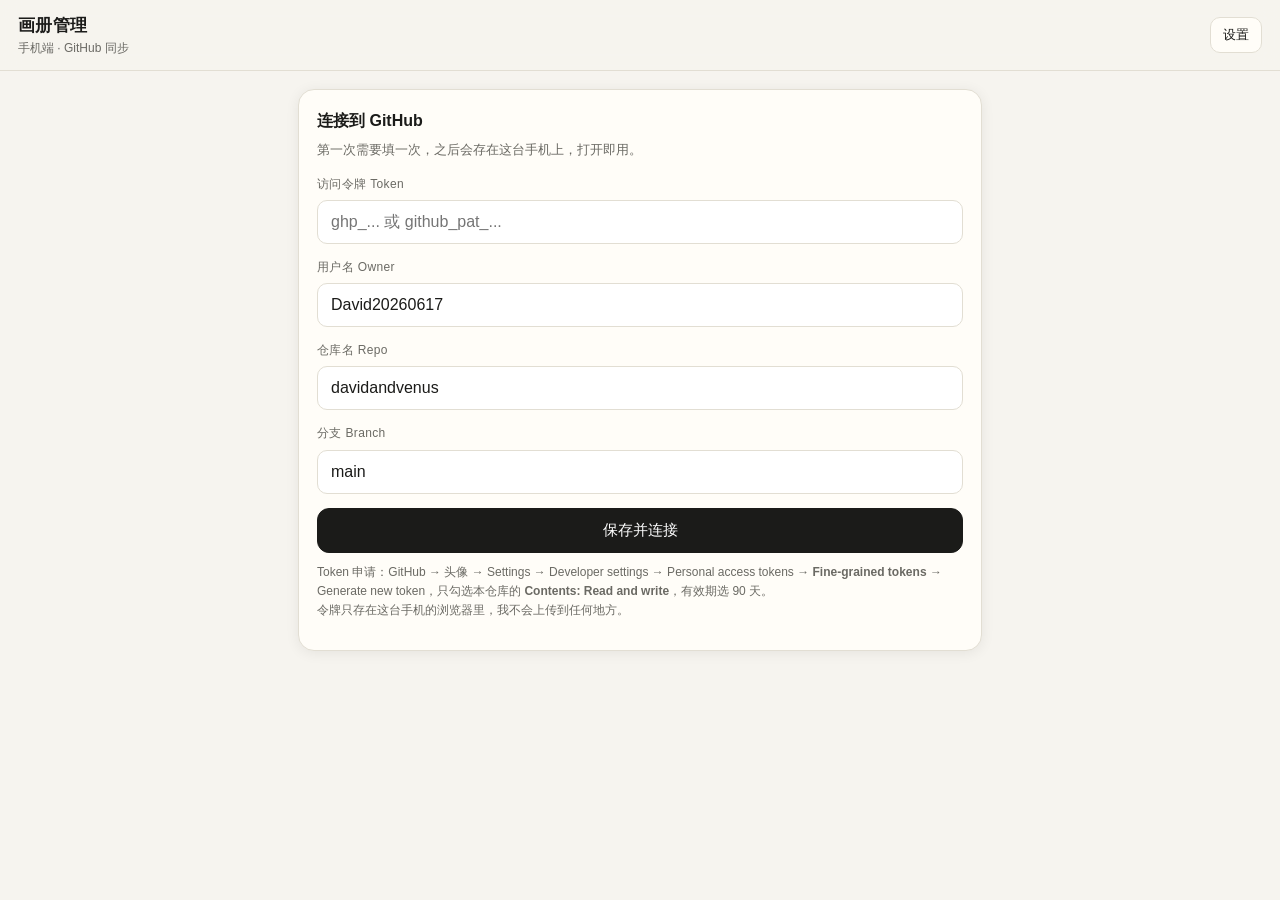
==== admin.html @ 8c783c2d "Add files via upload" ====
<!DOCTYPE html>
<html lang="zh">
<head>
<meta charset="utf-8">
<meta name="viewport" content="width=device-width, initial-scale=1, viewport-fit=cover">
<meta name="apple-mobile-web-app-capable" content="yes">
<meta name="apple-mobile-web-app-status-bar-style" content="black-translucent">
<meta name="apple-mobile-web-app-title" content="画册管理">
<meta name="theme-color" content="#1b1b19">
<title>画册管理 · 手机端</title>
<style>
  :root{
    --bg:#f6f4ef; --surface:#fffdf8; --ink:#1b1b19; --soft:#6b6a64;
    --line:#e2ded3; --accent:#9a6b3f; --danger:#b4443c; --ok:#3d7a55;
    --shadow:0 2px 14px rgba(0,0,0,.07);
  }
  *{box-sizing:border-box;-webkit-tap-highlight-color:transparent}
  html,body{margin:0;padding:0}
  body{
    background:var(--bg); color:var(--ink); font-family:-apple-system,BlinkMacSystemFont,"PingFang SC","Microsoft YaHei",sans-serif;
    font-size:16px; line-height:1.6; padding-bottom:env(safe-area-inset-bottom);
  }
  header{
    position:sticky; top:0; z-index:10; background:rgba(246,244,239,.94);
    backdrop-filter:blur(10px); border-bottom:1px solid var(--line);
    padding:calc(12px + env(safe-area-inset-top)) 18px 12px;
    display:flex; align-items:center; justify-content:space-between;
  }
  header h1{font-size:17px; margin:0; font-weight:600; letter-spacing:.02em}
  header .sub{font-size:12px; color:var(--soft)}
  .icon-btn{
    border:1px solid var(--line); background:var(--surface); color:var(--ink);
    border-radius:10px; padding:8px 12px; font-size:13px; cursor:pointer;
  }
  main{padding:18px; max-width:720px; margin:0 auto}
  .view{display:none}
  .view.active{display:block}

  .card{background:var(--surface); border:1px solid var(--line); border-radius:16px; padding:18px; box-shadow:var(--shadow); margin-bottom:16px}
  .card h2{font-size:16px; margin:0 0 6px}
  .card .hint{font-size:13px; color:var(--soft); margin:0 0 14px}
  label.field{display:block; margin-bottom:14px}
  label.field > span{display:block; font-size:12px; color:var(--soft); margin-bottom:6px; letter-spacing:.03em}
  input, textarea, select{
    width:100%; border:1px solid var(--line); background:#fff; color:var(--ink);
    border-radius:10px; padding:12px 13px; font-size:16px; font-family:inherit; outline:none;
  }
  input:focus, textarea:focus, select:focus{border-color:var(--accent)}
  textarea{resize:vertical; min-height:76px}
  .row{display:flex; gap:12px}
  .row > *{flex:1; min-width:0}

  button{font-family:inherit}
  .btn{
    display:inline-flex; align-items:center; justify-content:center; gap:6px;
    border:1px solid var(--line); background:var(--surface); color:var(--ink);
    border-radius:12px; padding:12px 18px; font-size:15px; font-weight:500; cursor:pointer;
  }
  .btn:active{opacity:.7}
  .btn.primary{background:var(--ink); color:#fff; border-color:var(--ink)}
  .btn.danger{color:var(--danger); border-color:#e8c9c6}
  .btn.full{width:100%}
  .btn:disabled{opacity:.45; cursor:not-allowed}
  .btnbar{display:flex; gap:10px; flex-wrap:wrap; margin-top:8px}
  .btnbar .btn{flex:1; min-width:130px}

  .notice{font-size:13px; padding:12px 14px; border-radius:10px; margin-bottom:14px; line-height:1.55}
  .notice.info{background:#eef2f7; color:#3c5068}
  .notice.err{background:#fbeceb; color:#8c342e}
  .notice.ok{background:#eaf4ee; color:#2f6647}
  .notice a{color:inherit}

  .list{display:flex; flex-direction:column; gap:12px}
  .item{
    display:flex; gap:14px; align-items:center; background:var(--surface);
    border:1px solid var(--line); border-radius:14px; padding:12px; cursor:pointer;
  }
  .item:active{background:#f3efe6}
  .thumb{
    width:72px; height:72px; flex:0 0 72px; border-radius:9px; background:#ece8de;
    display:flex; align-items:center; justify-content:center; overflow:hidden; color:#b0a99b; font-size:22px;
  }
  .thumb img{width:100%; height:100%; object-fit:contain}
  .item .meta{flex:1; min-width:0}
  .item .meta .t{font-weight:600; font-size:15px; white-space:nowrap; overflow:hidden; text-overflow:ellipsis}
  .item .meta .s{font-size:12px; color:var(--soft); margin-top:2px}
  .item .badge{font-size:11px; color:var(--accent); border:1px solid #ddcdbb; border-radius:20px; padding:2px 9px}

  .photo-pick{display:flex; gap:14px; align-items:flex-start; margin-bottom:14px}
  .photo-preview{
    width:110px; height:110px; flex:0 0 110px; border:1px dashed #cfc8b8; border-radius:12px;
    background:#efece4; display:flex; align-items:center; justify-content:center; overflow:hidden; color:#aaa394; font-size:13px; text-align:center;
  }
  .photo-preview img{width:100%; height:100%; object-fit:contain}
  .photo-pick .side{flex:1; min-width:0}
  .photo-pick .side p{font-size:12px; color:var(--soft); margin:0 0 10px}
  input[type=file]{display:none}

  .status{
    position:fixed; left:0; right:0; bottom:0; z-index:20; padding:14px 18px calc(14px + env(safe-area-inset-bottom));
    background:rgba(27,27,25,.94); color:#fff; font-size:14px; display:none; text-align:center;
  }
  .status.show{display:block}
  .spin{display:inline-block; width:14px; height:14px; border:2px solid rgba(255,255,255,.35); border-top-color:#fff; border-radius:50%; animation:sp .8s linear infinite; vertical-align:-2px; margin-right:8px}
  @keyframes sp{to{transform:rotate(360deg)}}

  .bar{position:sticky; bottom:0; background:linear-gradient(180deg,transparent,var(--bg) 18%); padding:14px 0 calc(10px + env(safe-area-inset-bottom)); margin-top:8px}
  .steps{font-size:12px; color:var(--soft); margin-top:10px}
  code{background:#ece8de; padding:1px 5px; border-radius:4px; font-size:12px; word-break:break-all}
  .link{color:var(--accent); text-decoration:underline; cursor:pointer}
</style>
</head>
<body>
<header>
  <div>
    <h1>画册管理</h1>
    <div class="sub" id="hdrSub">手机端 · GitHub 同步</div>
  </div>
  <button class="icon-btn" id="btnSetup">设置</button>
</header>

<main>
  <!-- 连接设置 -->
  <section class="view active" id="viewSetup">
    <div class="card">
      <h2>连接到 GitHub</h2>
      <p class="hint">第一次需要填一次，之后会存在这台手机上，打开即用。</p>
      <div id="setupMsg"></div>
      <label class="field"><span>访问令牌 Token</span>
        <input type="password" id="cfgToken" placeholder="ghp_... 或 github_pat_..." autocomplete="off">
      </label>
      <label class="field"><span>用户名 Owner</span>
        <input type="text" id="cfgOwner" placeholder="David20260617" autocapitalize="off" autocorrect="off">
      </label>
      <label class="field"><span>仓库名 Repo</span>
        <input type="text" id="cfgRepo" placeholder="davidandvenus" autocapitalize="off" autocorrect="off">
      </label>
      <label class="field"><span>分支 Branch</span>
        <input type="text" id="cfgBranch" value="main" autocapitalize="off" autocorrect="off">
      </label>
      <button class="btn primary full" id="btnConnect">保存并连接</button>
      <p class="steps">
        Token 申请：GitHub → 头像 → Settings → Developer settings → Personal access tokens →
        <b>Fine-grained tokens</b> → Generate new token，只勾选本仓库的 <b>Contents: Read and write</b>，有效期选 90 天。<br>
        令牌只存在这台手机的浏览器里，我不会上传到任何地方。
      </p>
    </div>
  </section>

  <!-- 作品列表 -->
  <section class="view" id="viewList">
    <div id="listMsg"></div>
    <div class="card">
      <div style="display:flex;align-items:center;justify-content:space-between;margin-bottom:12px">
        <h2 style="margin:0">作品 <span id="artCount" style="color:var(--soft);font-weight:400"></span></h2>
        <button class="icon-btn" id="btnRefresh">刷新</button>
      </div>
      <div class="list" id="artList"></div>
      <div class="btnbar" style="margin-top:16px">
        <button class="btn" id="btnAdd">+ 新增作品</button>
        <button class="btn primary" id="btnSaveAll">保存并发布</button>
      </div>
      <p class="steps">点一幅作品可改标题、尺寸、价格和图片。改完点“保存并发布”，网站会自动更新（约 1–2 分钟）。</p>
    </div>
  </section>

  <!-- 编辑作品 -->
  <section class="view" id="viewEdit">
    <div class="card">
      <h2 id="editTitle">编辑作品</h2>
      <p class="hint" id="editHint"></p>
      <div class="photo-pick">
        <div class="photo-preview" id="photoPreview">暂无图片</div>
        <div class="side">
          <p>点下面按钮从相册选一张作品照片。会自动压缩到长边 2000px、约 400KB，不占空间。</p>
          <button class="btn" id="btnPick">选择 / 替换图片</button>
          <input type="file" id="fileInput" accept="image/*">
        </div>
      </div>

      <label class="field"><span>中文标题</span><input type="text" id="fTitleZh"></label>
      <label class="field"><span>英文标题</span><input type="text" id="fTitleEn"></label>
      <div class="row">
        <label class="field"><span>尺寸（厘米）</span><input type="text" id="fSizeCm" placeholder="30 × 60 cm"></label>
        <label class="field"><span>尺寸（英寸）</span><input type="text" id="fSizeIn" placeholder="12 × 24 in"></label>
      </div>
      <div class="row">
        <label class="field"><span>价格（美元，留空=面议）</span><input type="number" id="fPrice" min="0" step="1"></label>
        <label class="field"><span>年份</span><input type="text" id="fYear"></label>
      </div>
      <label class="field"><span>分类</span>
        <select id="fCategory">
          <option value="abstract">抽象</option>
          <option value="landscape">风景</option>
          <option value="stilllife">静物</option>
          <option value="portrait">人物</option>
        </select>
      </label>
      <label class="field"><span>中文介绍</span><textarea id="fDescZh"></textarea></label>
      <label class="field"><span>英文介绍</span><textarea id="fDescEn"></textarea></label>

      <div class="btnbar">
        <button class="btn" id="btnBack">返回列表</button>
        <button class="btn danger" id="btnDelete">删除这幅</button>
      </div>
    </div>
    <div class="bar"><button class="btn primary full" id="btnApply">保存这一幅</button></div>
  </section>
</main>

<div class="status" id="status"></div>

<script>
(function(){
  'use strict';

  var $=function(id){return document.getElementById(id)};
  var STORE='oilAdminCfg';
  var cfg={token:'',owner:'David20260617',repo:'davidandvenus',branch:'main'};
  var artworks=[];        // 当前作品数据
  var pendingImgs={};     // index -> base64（待上传的新图）
  var editIndex=-1;       // 正在编辑的序号，-1 为新增
  var srcText='';         // data.js 原文
  var rawCache={};        // path -> dataURL 预览缓存

  // ---------- 工具 ----------
  function showStatus(msg,spin){
    var s=$('status');
    s.innerHTML=(spin?'<span class="spin"></span>':'')+msg;
    s.classList.add('show');
  }
  function hideStatus(){$('status').classList.remove('show')}
  function msg(view,text,type){
    var box=$(view==='setup'?'setupMsg':'listMsg');
    box.innerHTML=text?'<div class="notice '+(type||'info')+'">'+text+'</div>':'';
  }
  function esc(s){return String(s==null?'':s).replace(/[&<>"']/g,function(c){return {'&':'&amp;','<':'&lt;','>':'&gt;','"':'&quot;',"'":'&#39;'}[c]})}
  function toB64(str){
    var bytes=new TextEncoder().encode(str),bin='';
    for(var i=0;i<bytes.length;i+=8192) bin+=String.fromCharCode.apply(null,bytes.subarray(i,i+8192));
    return btoa(bin);
  }
  function fromB64(b64){
    var bin=atob(b64.replace(/\s/g,'')),bytes=new Uint8Array(bin.length);
    for(var i=0;i<bin.length;i++)bytes[i]=bin.charCodeAt(i);
    return new TextDecoder().decode(bytes);
  }
  function view(name){
    ['Setup','List','Edit'].forEach(function(v){$('view'+v).classList.toggle('active',v===name)});
    window.scrollTo(0,0);
  }

  // ---------- GitHub API ----------
  async function gh(path,opts){
    opts=opts||{};
    var headers={
      'Authorization':'Bearer '+cfg.token,
      'Accept':'application/vnd.github+json',
      'X-GitHub-Api-Version':'2022-11-28'
    };
    if(opts.body) headers['Content-Type']='application/json';
    var res, text;
    try{
      res=await fetch('https://api.github.com'+path,{method:opts.method||'GET',headers:headers,body:opts.body});
      text=await res.text();
    }catch(e){
      throw new Error('连不上 GitHub（网络问题）。请检查手机网络后重试。');
    }
    var data; try{data=JSON.parse(text)}catch(e){data=text}
    if(!res.ok){
      var m=(data&&data.message)||text||res.status;
      if(res.status===401) m='令牌无效或已过期，请到“设置”换一个新的 Token。';
      if(res.status===403) m='没有权限（Token 未勾选 Contents 读写，或请求次数超限）。';
      if(res.status===404) m='找不到仓库或文件，请到“设置”核对用户名和仓库名。';
      throw new Error(m);
    }
    return data;
  }
  function repoPath(p){return '/repos/'+cfg.owner+'/'+cfg.repo+'/contents/'+p+'?ref='+encodeURIComponent(cfg.branch)}

  // 只替换 data.js 里的 ARTWORKS 数组，保留你填的名字、简介、翻译等所有其他内容
  function replaceArtworks(src,arr){
    var marker='const ARTWORKS = ',start=src.indexOf(marker);
    if(start<0) throw new Error('data.js 里找不到 ARTWORKS 数组');
    var i=start+marker.length;
    while(i<src.length && src[i]!=='[') i++;
    if(i>=src.length) throw new Error('data.js 数组格式异常');
    var open=i,depth=0,quote=null,esc=false;
    for(;i<src.length;i++){
      var c=src[i];
      if(esc){esc=false;continue}
      if(c==='\\'){esc=true;continue}
      if(quote){if(c===quote)quote=null;continue}
      if(c==='"'||c==="'"||c==='`'){quote=c;continue}
      if(c==='[')depth++;
      else if(c===']'){
        depth--;
        if(depth===0) return src.slice(0,open)+JSON.stringify(arr,null,2)+src.slice(i+1);
      }
    }
    throw new Error('data.js 数组括号不匹配');
  }

  // 一次提交所有改动（图片 + data.js），只触发一次 Cloudflare 部署
  async function commitAll(files,message){
    var ref=await gh('/repos/'+cfg.owner+'/'+cfg.repo+'/git/ref/heads/'+cfg.branch);
    var parent=ref.object.sha;
    var cm=await gh('/repos/'+cfg.owner+'/'+cfg.repo+'/git/commits/'+parent);
    var entries=[];
    for(var i=0;i<files.length;i++){
      var f=files[i];
      var blob=await gh('/repos/'+cfg.owner+'/'+cfg.repo+'/git/blobs',{
        method:'POST',
        body:JSON.stringify({content:f.content,encoding:f.encoding||'utf-8'})
      });
      entries.push({path:f.path,mode:'100644',type:'blob',sha:blob.sha});
    }
    var tree=await gh('/repos/'+cfg.owner+'/'+cfg.repo+'/git/trees',{
      method:'POST',body:JSON.stringify({base_tree:cm.tree.sha,tree:entries})
    });
    var nc=await gh('/repos/'+cfg.owner+'/'+cfg.repo+'/git/commits',{
      method:'POST',body:JSON.stringify({message:message,tree:tree.sha,parents:[parent]})
    });
    await gh('/repos/'+cfg.owner+'/'+cfg.repo+'/git/refs/heads/'+cfg.branch,{
      method:'PATCH',body:JSON.stringify({sha:nc.sha})
    });
  }

  async function loadData(){
    showStatus('正在读取作品数据…',true);
    try{
      var f=await gh(repoPath('js/data.js'));
      srcText=fromB64(f.content);
      var probe=new Function(srcText+'\nreturn {ARTWORKS:ARTWORKS};');
      artworks=probe()||[];
      pendingImgs={};
      if(!Array.isArray(artworks)) throw new Error('作品数据格式异常');
      hideStatus();
      return true;
    }catch(e){hideStatus();msg('list',esc(e.message),'err');return false}
  }

  // ---------- 列表 ----------
  function imgSrc(a){
    if(pendingImgs[a._i]) return 'data:image/jpeg;base64,'+pendingImgs[a._i];
    if(rawCache[a.image]) return rawCache[a.image];
    return '';
  }
  function renderList(){
    $('artCount').textContent='('+artworks.length+')';
    var box=$('artList');
    if(!artworks.length){box.innerHTML='<div class="hint">还没有作品，点下面“新增作品”。</div>';return}
    var html='';
    for(var i=0;i<artworks.length;i++){
      var a=artworks[i];a._i=i;
      var src=imgSrc(a);
      var thumb=src
        ? '<img src="'+src+'" alt="" loading="lazy">'
        : '🖼';
      var price=a.price?('$'+a.price):'价格面议';
      html+='<div class="item" data-i="'+i+'">'
        +'<div class="thumb">'+thumb+'</div>'
        +'<div class="meta"><div class="t">'+esc(a.titleZh||a.titleEn||'未命名')+'</div>'
        +'<div class="s">'+esc(a.sizeCm||'')+' · '+esc(price)+(pendingImgs[i]?' · 有新图片':'')+'</div></div>'
        +'<div class="badge">'+catName(a.category)+'</div></div>';
    }
    box.innerHTML=html;
    Array.prototype.forEach.call(box.querySelectorAll('.item'),function(el){
      el.addEventListener('click',function(){openEdit(parseInt(el.getAttribute('data-i'),10))});
    });
  }
  function catName(c){return {abstract:'抽象',landscape:'风景',stilllife:'静物',portrait:'人物'}[c]||c||'其他'}

  // 异步抓取图片预览（用 API 拿 base64，避免 raw 域名访问问题）
  function loadThumbs(){
    for(var i=0;i<artworks.length;i++){
      (function(idx){
        var a=artworks[idx];
        if(!a.image||pendingImgs[idx]||rawCache[a.image])return;
        gh(repoPath(a.image)).then(function(f){
          var mime=(a.image.split('.').pop()||'svg').toLowerCase();
          rawCache[a.image]='data:image/'+(mime==='svg'?'svg+xml':mime)+';base64,'+f.content;
          renderList();
        }).catch(function(){});
      })(i);
    }
  }

  // ---------- 编辑 ----------
  function openEdit(i){
    editIndex=i;
    var a=i>=0?artworks[i]:{
      image:'',titleZh:'',titleEn:'',year:'2026',medium:'布面油画 / Oil on canvas',
      sizeCm:'',sizeIn:'',price:'',category:'abstract',descZh:'',descEn:''
    };
    $('editTitle').textContent=i>=0?'编辑作品':'新增作品';
    $('editHint').textContent=i>=0?('第 '+(i+1)+' 幅 · '+esc(a.image||'未设置图片')):'填好信息后点底部按钮保存';
    $('fTitleZh').value=a.titleZh||'';
    $('fTitleEn').value=a.titleEn||'';
    $('fSizeCm').value=a.sizeCm||'';
    $('fSizeIn').value=a.sizeIn||'';
    $('fPrice').value=a.price===''?'':(a.price||'');
    $('fYear').value=a.year||'';
    $('fCategory').value=a.category||'abstract';
    $('fDescZh').value=a.descZh||'';
    $('fDescEn').value=a.descEn||'';
    var src=imgSrc(a);
    $('photoPreview').innerHTML=src?'<img src="'+src+'">':'暂无图片';
    $('btnDelete').style.display=i>=0?'inline-flex':'none';
    view('Edit');
  }
  function collectEdit(){
    var a=editIndex>=0?artworks[editIndex]:{};
    a.titleZh=$('fTitleZh').value.trim();
    a.titleEn=$('fTitleEn').value.trim();
    a.sizeCm=$('fSizeCm').value.trim();
    a.sizeIn=$('fSizeIn').value.trim();
    var p=$('fPrice').value.trim();
    a.price=p===''?'':Number(p);
    a.year=$('fYear').value.trim();
    a.category=$('fCategory').value;
    a.descZh=$('fDescZh').value.trim();
    a.descEn=$('fDescEn').value.trim();
    a.medium=a.medium||'布面油画 / Oil on canvas';
    if(!a.titleZh&&!a.titleEn){a.titleZh='未命名作品';a.titleEn='Untitled'}
    return a;
  }

  async function compress(file){
    var dataUrl=await new Promise(function(res,rej){
      var fr=new FileReader();fr.onload=function(){res(fr.result)};fr.onerror=rej;fr.readAsDataURL(file);
    });
    var img=await new Promise(function(res,rej){
      var im=new Image();im.onload=function(){res(im)};im.onerror=rej;im.src=dataUrl;
    });
    var w=img.width,h=img.height;
    var scale=Math.min(1,2000/Math.max(w,h));
    w=Math.round(w*scale);h=Math.round(h*scale);
    var cv=document.createElement('canvas');cv.width=w;cv.height=h;
    var ctx=cv.getContext('2d');
    ctx.fillStyle='#ffffff';ctx.fillRect(0,0,w,h);
    ctx.drawImage(img,0,0,w,h);
    var q=0.82,out=cv.toDataURL('image/jpeg',q);
    while(out.length>560000 && q>0.5){q-=0.08;out=cv.toDataURL('image/jpeg',q)}
    return out.split(',')[1];
  }

  // ---------- 事件 ----------
  function loadCfg(){
    try{
      var s=JSON.parse(localStorage.getItem(STORE)||'{}');
      cfg=Object.assign(cfg,s);
    }catch(e){}
    $('cfgToken').value=cfg.token||'';
    $('cfgOwner').value=cfg.owner||'';
    $('cfgRepo').value=cfg.repo||'';
    $('cfgBranch').value=cfg.branch||'main';
    if(cfg.token) $('hdrSub').textContent=cfg.owner+'/'+cfg.repo;
  }
  function saveCfg(){
    cfg.token=$('cfgToken').value.trim();
    cfg.owner=$('cfgOwner').value.trim();
    cfg.repo=$('cfgRepo').value.trim();
    cfg.branch=$('cfgBranch').value.trim()||'main';
    localStorage.setItem(STORE,JSON.stringify(cfg));
  }

  $('btnConnect').onclick=async function(){
    saveCfg();
    if(!cfg.token||!cfg.owner||!cfg.repo){msg('setup','请填全令牌、用户名和仓库名。','err');return}
    this.disabled=true;
    showStatus('正在验证连接…',true);
    try{
      await gh('/repos/'+cfg.owner+'/'+cfg.repo);
      hideStatus();
      $('hdrSub').textContent=cfg.owner+'/'+cfg.repo;
      var ok=await loadData();
      if(ok){view('List');renderList();loadThumbs()}
    }catch(e){hideStatus();msg('setup',esc(e.message),'err')}
    this.disabled=false;
  };
  $('btnSetup').onclick=function(){loadCfg();view('Setup')};
  $('btnRefresh').onclick=async function(){
    var ok=await loadData();if(ok){renderList();loadThumbs();msg('list','已刷新','ok')}
  };
  $('btnAdd').onclick=function(){openEdit(-1)};
  $('btnBack').onclick=function(){view('List');renderList()};
  $('btnPick').onclick=function(){$('fileInput').click()};
  $('fileInput').onchange=async function(){
    var file=this.files&&this.files[0];if(!file)return;
    showStatus('正在压缩照片…',true);
    try{
      var b64=await compress(file);
      var target=editIndex>=0?editIndex:artworks.length;
      pendingImgs[target]=b64;
      $('photoPreview').innerHTML='<img src="data:image/jpeg;base64,'+b64+'">';
      hideStatus();
      showStatus('照片已就绪，记得点“保存这一幅”',false);
      setTimeout(hideStatus,1800);
    }catch(e){hideStatus();showStatus('照片处理失败：'+(e.message||'请选择 JPG/PNG 图片'),false);setTimeout(hideStatus,3000)}
    this.value='';
  };
  $('btnApply').onclick=function(){
    var a=collectEdit();
    if(editIndex>=0) artworks[editIndex]=a;
    else artworks.push(a);
    msg('list','已保存修改，点“保存并发布”同步到网站。','ok');
    view('List');renderList();
  };
  $('btnDelete').onclick=function(){
    if(editIndex<0)return;
    if(!confirm('确定删除这幅作品？删除后需点“保存并发布”才会生效。'))return;
    artworks.splice(editIndex,1);
    var shifted={};
    Object.keys(pendingImgs).forEach(function(k){
      var n=Number(k);if(n>editIndex)shifted[n-1]=pendingImgs[k];else if(n<editIndex)shifted[n]=pendingImgs[k];
    });
    pendingImgs=shifted;
    view('List');renderList();
  };
  $('btnSaveAll').onclick=async function(){
    var files=[],hasImg=false;
    for(var k in pendingImgs){
      if(!pendingImgs[k])continue;
      var idx=Number(k);
      if(!artworks[idx])continue;
      var name='painting-'+String(idx+1).padStart(2,'0')+'.jpg';
      artworks[idx].image='images/'+name;
      files.push({path:'images/'+name,content:pendingImgs[k],encoding:'base64'});
      hasImg=true;
    }
    files.push({path:'js/data.js',content:replaceArtworks(srcText,artworks),encoding:'utf-8'});
    this.disabled=true;
    showStatus('正在提交到 GitHub…',true);
    try{
      await commitAll(files,'update artworks from phone'+(hasImg?' (with images)':''));
      pendingImgs={};
      var f=await gh(repoPath('js/data.js'));
      srcText=fromB64(f.content);
      artworks=new Function(srcText+'\nreturn {ARTWORKS:ARTWORKS};')();
      renderList();
      hideStatus();
      msg('list','发布成功！约 1–2 分钟后网站更新。','ok');
      showStatus('发布成功，网站正在更新',false);
      setTimeout(hideStatus,2600);
    }catch(e){
      hideStatus();msg('list',esc(e.message),'err');
    }
    this.disabled=false;
  };

  // PWA manifest（内嵌，保持单文件）
  try{
    var mf={name:'画册管理',short_name:'画册管理',start_url:'.',display:'standalone',background_color:'#f6f4ef',theme_color:'#1b1b19',icons:[]};
    var url=URL.createObjectURL(new Blob([JSON.stringify(mf)],{type:'application/json'}));
    var link=document.createElement('link');link.rel='manifest';link.href=url;document.head.appendChild(link);
  }catch(e){}

  loadCfg();
})();
</script>
</body>
</html>
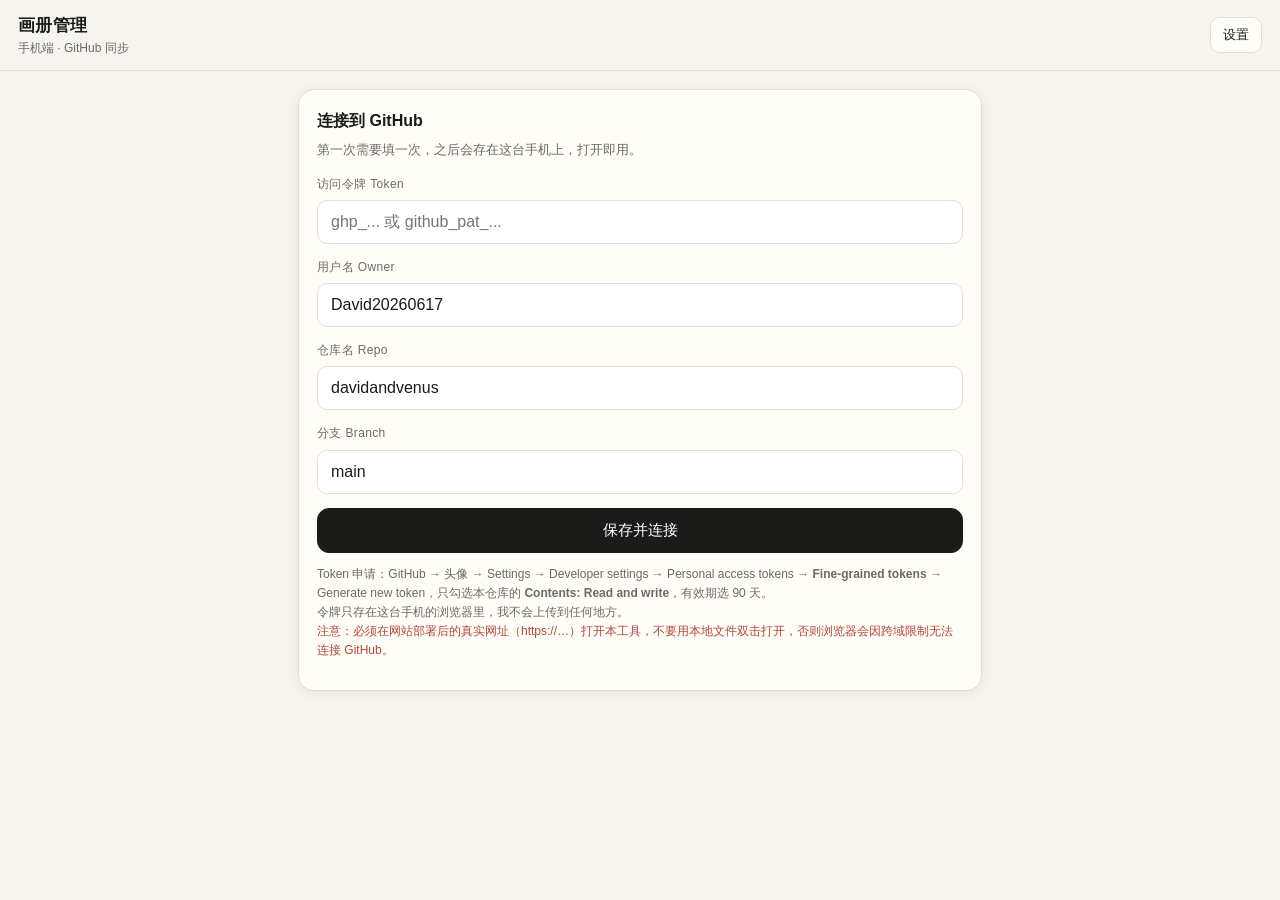
==== commit e9e6f440: "Enhance admin.html with connection hints and error handling Add environment hint for local file acce" ====
--- a/admin.html
+++ b/admin.html
@@ -139,10 +139,12 @@
         <input type="text" id="cfgBranch" value="main" autocapitalize="off" autocorrect="off">
       </label>
       <button class="btn primary full" id="btnConnect">保存并连接</button>
+      <p class="steps" id="envHint"></p>
       <p class="steps">
         Token 申请：GitHub → 头像 → Settings → Developer settings → Personal access tokens →
         <b>Fine-grained tokens</b> → Generate new token，只勾选本仓库的 <b>Contents: Read and write</b>，有效期选 90 天。<br>
-        令牌只存在这台手机的浏览器里，我不会上传到任何地方。
+        令牌只存在这台手机的浏览器里，我不会上传到任何地方。<br>
+        <span style="color:var(--danger)">注意：必须在网站部署后的真实网址（https://…）打开本工具，不要用本地文件双击打开，否则浏览器会因跨域限制无法连接 GitHub。</span>
       </p>
     </div>
   </section>
@@ -259,19 +261,26 @@
       'X-GitHub-Api-Version':'2022-11-28'
     };
     if(opts.body) headers['Content-Type']='application/json';
+    var ctrl=(typeof AbortController!=='undefined')?new AbortController():null;
+    var timer=ctrl?setTimeout(function(){ctrl.abort()},20000):null;
     var res, text;
     try{
-      res=await fetch('https://api.github.com'+path,{method:opts.method||'GET',headers:headers,body:opts.body});
+      var init={method:opts.method||'GET',headers:headers,body:opts.body};
+      if(ctrl) init.signal=ctrl.signal;
+      res=await fetch('https://api.github.com'+path,init);
       text=await res.text();
     }catch(e){
-      throw new Error('连不上 GitHub（网络问题）。请检查手机网络后重试。');
+      if(e&&e.name==='AbortError') throw new Error('连接 GitHub 超时（20 秒）。国内访问 api.github.com 常不稳定，请切换网络或用代理后重试。');
+      throw new Error('连不上 GitHub：'+((e&&e.message)||'网络错误')+'。请检查网络后重试。');
+    }finally{
+      if(timer) clearTimeout(timer);
     }
     var data; try{data=JSON.parse(text)}catch(e){data=text}
     if(!res.ok){
       var m=(data&&data.message)||text||res.status;
-      if(res.status===401) m='令牌无效或已过期，请到“设置”换一个新的 Token。';
-      if(res.status===403) m='没有权限（Token 未勾选 Contents 读写，或请求次数超限）。';
-      if(res.status===404) m='找不到仓库或文件，请到“设置”核对用户名和仓库名。';
+      if(res.status===401) m='令牌无效或已过期（401）。请到“设置”换一个新的 Token。';
+      if(res.status===403) m='没有权限（403）：Token 未勾选本仓库的 Contents 读写，或请求次数超限。';
+      if(res.status===404) m='找不到仓库或文件（404）。请核对用户名、仓库名，以及文件是否已在仓库里。';
       throw new Error(m);
     }
     return data;
@@ -326,8 +335,9 @@
     });
   }
 
-  async function loadData(){
-    showStatus('正在读取作品数据…',true);
+  async function loadData(errView){
+    errView=errView||'setup';
+    showStatus('正在读取作品数据（js/data.js）…',true);
     try{
       var f=await gh(repoPath('js/data.js'));
       srcText=fromB64(f.content);
@@ -337,7 +347,12 @@
       if(!Array.isArray(artworks)) throw new Error('作品数据格式异常');
       hideStatus();
       return true;
-    }catch(e){hideStatus();msg('list',esc(e.message),'err');return false}
+    }catch(e){
+      hideStatus();
+      // 错误必须显示在用户当前所在的视图，否则看起来像“没反应”
+      msg(errView,esc(e.message),'err');
+      return false;
+    }
   }
 
   // ---------- 列表 ----------
@@ -462,26 +477,37 @@
     cfg.owner=$('cfgOwner').value.trim();
     cfg.repo=$('cfgRepo').value.trim();
     cfg.branch=$('cfgBranch').value.trim()||'main';
-    localStorage.setItem(STORE,JSON.stringify(cfg));
+    // 受限环境（隐私模式/预览沙箱）可能禁用 localStorage，不能让它中断连接流程
+    try{localStorage.setItem(STORE,JSON.stringify(cfg))}catch(e){}
   }
 
   $('btnConnect').onclick=async function(){
+    var btn=this;
     saveCfg();
     if(!cfg.token||!cfg.owner||!cfg.repo){msg('setup','请填全令牌、用户名和仓库名。','err');return}
-    this.disabled=true;
-    showStatus('正在验证连接…',true);
+    btn.disabled=true;
+    btn.textContent='连接中…';
+    msg('setup','','');
     try{
-      await gh('/repos/'+cfg.owner+'/'+cfg.repo);
+      var ok=await loadData('setup');
       hideStatus();
-      $('hdrSub').textContent=cfg.owner+'/'+cfg.repo;
-      var ok=await loadData();
-      if(ok){view('List');renderList();loadThumbs()}
-    }catch(e){hideStatus();msg('setup',esc(e.message),'err')}
-    this.disabled=false;
+      if(ok){
+        $('hdrSub').textContent=cfg.owner+'/'+cfg.repo;
+        view('List');
+        renderList();
+        loadThumbs();
+      }
+      // 失败时 loadData 已把错误显示在设置页，这里不用做事
+    }catch(e){
+      hideStatus();
+      msg('setup',esc(e.message||String(e)),'err');
+    }
+    btn.disabled=false;
+    btn.textContent='保存并连接';
   };
   $('btnSetup').onclick=function(){loadCfg();view('Setup')};
   $('btnRefresh').onclick=async function(){
-    var ok=await loadData();if(ok){renderList();loadThumbs();msg('list','已刷新','ok')}
+    var ok=await loadData('list');if(ok){renderList();loadThumbs();msg('list','已刷新','ok')}
   };
   $('btnAdd').onclick=function(){openEdit(-1)};
   $('btnBack').onclick=function(){view('List');renderList()};
@@ -557,6 +583,11 @@
   }catch(e){}
 
   loadCfg();
+  // 环境自检：本地文件打开会被浏览器 CORS 拦截，提前告知
+  if(location.protocol==='file:'){
+    $('envHint').innerHTML='<div class="notice err">当前是本地文件方式打开（file://），浏览器不允许连接 GitHub。请把 admin.html 传到仓库、用部署后的 https 网址打开。</div>';
+    $('btnConnect').disabled=true;
+  }
 })();
 </script>
 </body>
